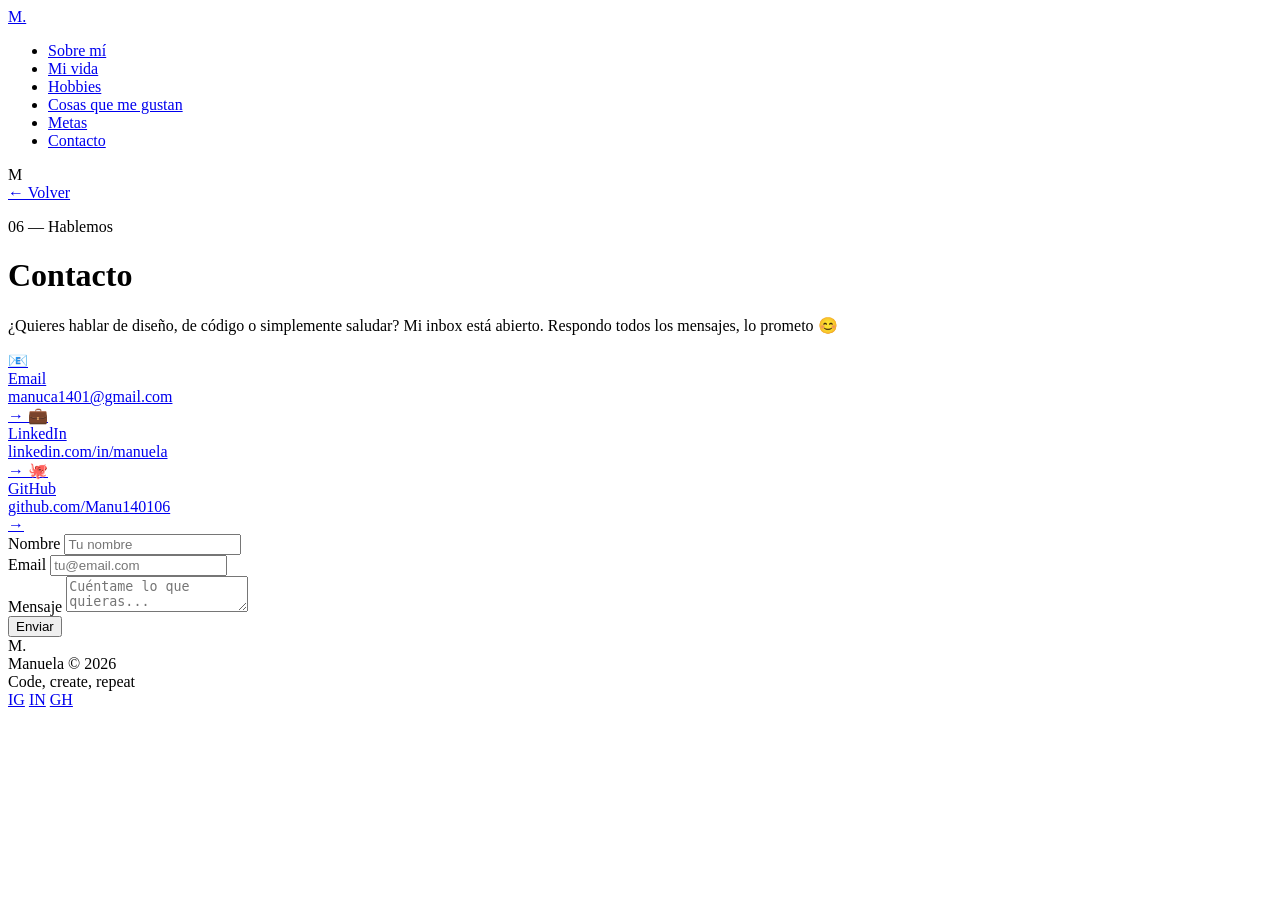
==== Secciones/contacto.html @ 7f85aa4e "CSS y Secciones en proceso" ====
<!DOCTYPE html>
<html lang="es">
<head>
    <meta charset="UTF-8">
    <meta name="viewport" content="width=device-width, initial-scale=1.0">
    <title>Contacto — Manuela</title>
    <link rel="stylesheet" href="style.css">
</head>
<body>

    <div class="bg-dots"></div>

    <header class="header">
        <a href="index.html" class="header__logo">M.</a>
        <nav>
            <ul class="header__nav">
                <li><a href="sobremi.html">Sobre mí</a></li>
                <li><a href="mivida.html">Mi vida</a></li>
                <li><a href="hobbies.html">Hobbies</a></li>
                <li><a href="cosasquemegustan.html">Cosas que me gustan</a></li>
                <li><a href="metas.html">Metas</a></li>
                <li><a href="contacto.html" class="active">Contacto</a></li>
            </ul>
        </nav>
        <div class="header__avatar">M</div>
    </header>

    <main class="page">
        <div class="section">

            <a href="index.html" class="btn-back">← Volver</a>

            <p class="section__eyebrow">06 — Hablemos</p>
            <h1 class="section__title">Contacto</h1>
            <div class="section__divider"></div>

            <div class="contacto__grid">

                <!-- Links izquierda -->
                <div>
                    <p class="contacto__intro">
                        ¿Quieres hablar de diseño, de código o simplemente saludar?
                        Mi inbox está abierto. Respondo todos los mensajes, lo prometo 😊
                    </p>

                    <a href="mailto:manuca1401@gmail.com" class="contact-link">
                        <span class="contact-link__icon">📧</span>
                        <div class="contact-link__info">
                            <div class="contact-link__type">Email</div>
                            <div class="contact-link__value">manuca1401@gmail.com</div>
                        </div>
                        <span class="contact-link__arrow">→</span>
                    </a>

                    <a href="https://www.linkedin.com/feed/" target="_blank" class="contact-link">
                        <span class="contact-link__icon">💼</span>
                        <div class="contact-link__info">
                            <div class="contact-link__type">LinkedIn</div>
                            <div class="contact-link__value">linkedin.com/in/manuela</div>
                        </div>
                        <span class="contact-link__arrow">→</span>
                    </a>

                    <a href="https://github.com/Manu140106" target="_blank" class="contact-link">
                        <span class="contact-link__icon">🐙</span>
                        <div class="contact-link__info">
                            <div class="contact-link__type">GitHub</div>
                            <div class="contact-link__value">github.com/Manu140106</div>
                        </div>
                        <span class="contact-link__arrow">→</span>
                    </a>
                </div>

                <!-- Formulario derecha -->
                <div>
                    <div class="form__group">
                        <label class="form__label" for="nombre">Nombre</label>
                        <input class="form__input" type="text" id="nombre" placeholder="Tu nombre">
                    </div>

                    <div class="form__group">
                        <label class="form__label" for="email">Email</label>
                        <input class="form__input" type="email" id="email" placeholder="tu@email.com">
                    </div>

                    <div class="form__group">
                        <label class="form__label" for="mensaje">Mensaje</label>
                        <textarea class="form__textarea" id="mensaje" placeholder="Cuéntame lo que quieras..."></textarea>
                    </div>

                    <button class="btn btn--gold form__submit">Enviar</button>
                </div>

            </div>
        </div>
    </main>

    <footer class="footer">
        <div class="footer__logo">M.</div>
        <div class="footer__center">
            <div class="footer__copy">Manuela © 2026</div>
            <div class="footer__phrase">Code, create, repeat</div>
        </div>
        <div class="footer__social">
            <a href="mailto:manuca1401@gmail.com" class="social-icon">IG</a>
            <a href="https://www.linkedin.com/feed/" target="_blank" class="social-icon">IN</a>
            <a href="https://github.com/Manu140106" target="_blank" class="social-icon">GH</a>
        </div>
    </footer>

</body>
</html>
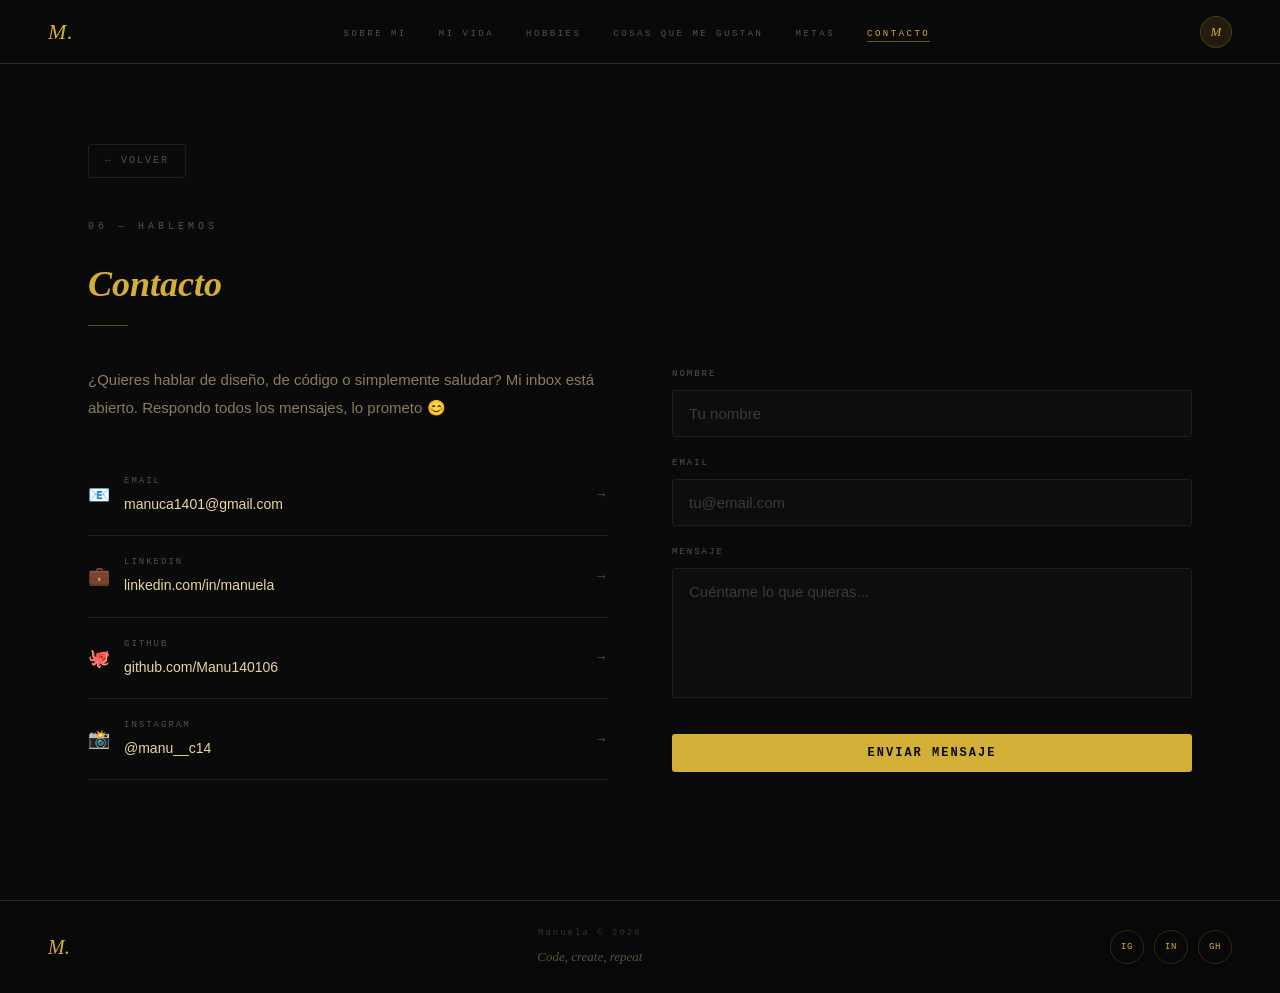
==== commit 63a9b1c3: "Página Personal terminada" ====
--- a/Secciones/contacto.html
+++ b/Secciones/contacto.html
@@ -4,7 +4,7 @@
     <meta charset="UTF-8">
     <meta name="viewport" content="width=device-width, initial-scale=1.0">
     <title>Contacto — Manuela</title>
-    <link rel="stylesheet" href="style.css">
+    <link rel="stylesheet" href="../CSS/style.css">
 </head>
 <body>
 
@@ -36,7 +36,6 @@
 
             <div class="contacto__grid">
 
-                <!-- Links izquierda -->
                 <div>
                     <p class="contacto__intro">
                         ¿Quieres hablar de diseño, de código o simplemente saludar?
@@ -69,27 +68,37 @@
                         </div>
                         <span class="contact-link__arrow">→</span>
                     </a>
+
+                    <a href="https://www.instagram.com/manu__c14" target="_blank" class="contact-link">
+                        <span class="contact-link__icon">📸</span>
+                        <div class="contact-link__info">
+                            <div class="contact-link__type">Instagram</div>
+                            <div class="contact-link__value">@manu__c14</div>
+                        </div>
+                        <span class="contact-link__arrow">→</span>
+                    </a>
                 </div>
 
-                <!-- Formulario derecha -->
-                <div>
+                <form action="https://formspree.io/f/mreydvya" method="POST">
+
                     <div class="form__group">
                         <label class="form__label" for="nombre">Nombre</label>
-                        <input class="form__input" type="text" id="nombre" placeholder="Tu nombre">
+                        <input class="form__input" type="text" id="nombre" name="nombre" placeholder="Tu nombre" required>
                     </div>
 
                     <div class="form__group">
                         <label class="form__label" for="email">Email</label>
-                        <input class="form__input" type="email" id="email" placeholder="tu@email.com">
+                        <input class="form__input" type="email" id="email" name="email" placeholder="tu@email.com" required>
                     </div>
 
                     <div class="form__group">
                         <label class="form__label" for="mensaje">Mensaje</label>
-                        <textarea class="form__textarea" id="mensaje" placeholder="Cuéntame lo que quieras..."></textarea>
+                        <textarea class="form__textarea" id="mensaje" name="mensaje" placeholder="Cuéntame lo que quieras..." required></textarea>
                     </div>
 
-                    <button class="btn btn--gold form__submit">Enviar</button>
-                </div>
+                    <button type="submit" class="btn btn--gold form__submit">Enviar mensaje</button>
+
+                </form>
 
             </div>
         </div>
@@ -102,7 +111,7 @@
             <div class="footer__phrase">Code, create, repeat</div>
         </div>
         <div class="footer__social">
-            <a href="mailto:manuca1401@gmail.com" class="social-icon">IG</a>
+            <a href="https://www.instagram.com/manu__c14" target="_blank" class="social-icon">IG</a>
             <a href="https://www.linkedin.com/feed/" target="_blank" class="social-icon">IN</a>
             <a href="https://github.com/Manu140106" target="_blank" class="social-icon">GH</a>
         </div>
--- a/CSS/style.css
+++ b/CSS/style.css
@@ -0,0 +1,740 @@
+@import url('https://fonts.googleapis.com/css2?family=Playfair+Display:ital,wght@0,400;0,600;1,400;1,600&family=Lato:wght@300;400;700&display=swap');
+
+:root {
+    --bg:          #0a0a0a;
+    --surface:     #111111;
+    --surface2:    #1a1a1a;
+    --gold:        #d4af37;
+    --gold-dim:    rgba(212, 175, 55, 0.12);
+    --gold-border: rgba(212, 175, 55, 0.2);
+    --cream:       #e8d5a0;
+    --text-dim:    #5a5040;
+    --text-muted:  #3a3020;
+    --border:      #1e1e1e;
+    --footer-bg:   #080808;
+
+    --font-serif: 'Playfair Display', Georgia, serif;
+    --font-sans:  'Lato', 'Helvetica Neue', sans-serif;
+    --font-mono:  'Courier New', monospace;
+
+    --radius:     3px;
+    --transition: 0.25s ease;
+}
+
+*, *::before, *::after {
+    box-sizing: border-box;
+    margin: 0;
+    padding: 0;
+}
+
+html { scroll-behavior: smooth; }
+
+body {
+    background: var(--bg);
+    color: var(--cream);
+    font-family: var(--font-sans);
+    font-size: 16px;
+    font-weight: 300;
+    line-height: 1.8;
+    min-height: 100vh;
+}
+
+a {
+    color: inherit;
+    text-decoration: none;
+    transition: color var(--transition);
+}
+
+img { display: block; max-width: 100%; }
+
+.bg-dots {
+    position: fixed;
+    inset: 0;
+    background-image: radial-gradient(rgba(212,175,55,0.015) 1px, transparent 1px);
+    background-size: 32px 32px;
+    pointer-events: none;
+    z-index: 0;
+}
+
+.page > *, .header, .footer { position: relative; z-index: 1; }
+
+.header {
+    position: fixed;
+    top: 0; left: 0; right: 0;
+    z-index: 100;
+    background: rgba(10, 10, 10, 0.95);
+    backdrop-filter: blur(10px);
+    border-bottom: 1px solid var(--gold-border);
+    display: flex;
+    align-items: center;
+    justify-content: space-between;
+    padding: 0 48px;
+    height: 64px;
+}
+
+.header__logo {
+    font-family: var(--font-serif);
+    font-size: 22px;
+    font-style: italic;
+    color: var(--gold);
+    letter-spacing: 1px;
+    transition: opacity var(--transition);
+}
+
+.header__logo:hover { opacity: 0.8; }
+
+.header__nav {
+    display: flex;
+    gap: 32px;
+    list-style: none;
+}
+
+.header__nav a {
+    font-family: var(--font-mono);
+    font-size: 9px;
+    letter-spacing: 2.5px;
+    text-transform: uppercase;
+    color: var(--text-dim);
+    padding-bottom: 2px;
+    border-bottom: 1px solid transparent;
+    transition: color var(--transition), border-color var(--transition);
+}
+
+.header__nav a:hover,
+.header__nav a.active {
+    color: var(--gold);
+    border-bottom-color: rgba(212, 175, 55, 0.5);
+}
+
+.header__avatar {
+    width: 32px;
+    height: 32px;
+    border-radius: 50%;
+    background: var(--gold-dim);
+    border: 1px solid var(--gold-border);
+    display: flex;
+    align-items: center;
+    justify-content: center;
+    font-family: var(--font-serif);
+    font-size: 13px;
+    color: var(--gold);
+    font-style: italic;
+}
+
+.page { padding-top: 64px; min-height: 100vh; }
+
+.section {
+    padding: 80px 48px;
+    max-width: 1200px;
+    margin: 0 auto;
+}
+
+.section__eyebrow {
+    font-family: var(--font-mono);
+    font-size: 10px;
+    letter-spacing: 4px;
+    text-transform: uppercase;
+    color: var(--text-dim);
+    margin-bottom: 16px;
+}
+
+.section__title {
+    font-family: var(--font-serif);
+    font-size: 36px;
+    font-style: italic;
+    color: var(--gold);
+    margin-bottom: 8px;
+}
+
+.section__divider {
+    width: 40px;
+    height: 1px;
+    background: var(--gold);
+    opacity: 0.4;
+    margin-bottom: 40px;
+}
+
+.hero {
+    min-height: calc(100vh - 64px);
+    display: grid;
+    grid-template-columns: 1.1fr 0.9fr;
+    align-items: center;
+    gap: 40px;
+    padding: 48px;
+    max-width: 1200px;
+    margin: 0 auto;
+}
+
+.hero__eyebrow {
+    font-family: var(--font-mono);
+    font-size: 10px;
+    letter-spacing: 4px;
+    text-transform: uppercase;
+    color: var(--text-dim);
+    margin-bottom: 20px;
+}
+
+.hero__title {
+    font-family: var(--font-serif);
+    font-size: 56px;
+    font-style: italic;
+    font-weight: 400;
+    line-height: 1.15;
+    margin-bottom: 24px;
+    background: linear-gradient(135deg, var(--gold) 0%, #f0d080 40%, var(--gold) 70%, #a87820 100%);
+    background-size: 200% auto;
+    -webkit-background-clip: text;
+    -webkit-text-fill-color: transparent;
+    background-clip: text;
+    animation: shimmer 5s linear infinite;
+}
+
+@keyframes shimmer {
+    0%   { background-position: -200% center; }
+    100% { background-position:  200% center; }
+}
+
+.hero__typewriter {
+    display: inline-flex;
+    align-items: center;
+    gap: 3px;
+    background: var(--gold-dim);
+    border: 1px solid var(--gold-border);
+    border-radius: var(--radius);
+    padding: 10px 18px;
+    font-family: var(--font-serif);
+    font-style: italic;
+    font-size: 17px;
+    color: var(--cream);
+    letter-spacing: 0.5px;
+    margin-bottom: 28px;
+    min-height: 48px;
+    min-width: 200px;
+}
+
+.hero__cursor {
+    color: var(--gold);
+    animation: blink 0.8s step-end infinite;
+}
+
+@keyframes blink {
+    0%, 100% { opacity: 1; }
+    50%       { opacity: 0; }
+}
+
+.hero__bio {
+    font-size: 15px;
+    line-height: 1.9;
+    color: #8a7a60;
+    max-width: 420px;
+    margin-bottom: 36px;
+    font-weight: 300;
+}
+
+.hero__buttons {
+    display: flex;
+    gap: 14px;
+    margin-bottom: 36px;
+    flex-wrap: wrap;
+}
+
+.btn {
+    padding: 12px 32px;
+    border-radius: var(--radius);
+    font-family: var(--font-mono);
+    font-size: 11px;
+    letter-spacing: 2px;
+    text-transform: uppercase;
+    cursor: pointer;
+    transition: all var(--transition);
+    display: inline-flex;
+    align-items: center;
+    gap: 8px;
+    border: none;
+    text-decoration: none;
+}
+
+.btn--outline {
+    background: transparent;
+    border: 1px solid var(--gold);
+    color: var(--gold);
+    animation: pulse-border 3s ease-in-out infinite;
+}
+
+.btn--outline:hover { background: var(--gold-dim); }
+
+@keyframes pulse-border {
+    0%, 100% { border-color: rgba(212,175,55,0.4); }
+    50%       { border-color: rgba(212,175,55,0.9); }
+}
+
+.btn--dark {
+    background: var(--surface2);
+    border: 1px solid var(--border);
+    color: var(--cream);
+}
+
+.btn--dark:hover { border-color: rgba(212,175,55,0.3); }
+
+.btn--gold {
+    background: var(--gold);
+    color: var(--bg);
+    font-weight: 700;
+    border: none;
+    width: 100%;
+    justify-content: center;
+    margin-top: 8px;
+    font-size: 12px;
+}
+
+.btn--gold:hover { opacity: 0.88; }
+
+.hero__social {
+    display: flex;
+    align-items: center;
+    gap: 14px;
+}
+
+.hero__social-label {
+    font-family: var(--font-mono);
+    font-size: 9px;
+    letter-spacing: 2.5px;
+    text-transform: uppercase;
+    color: var(--text-muted);
+}
+
+.social-icon {
+    width: 34px;
+    height: 34px;
+    border-radius: 50%;
+    border: 1px solid var(--gold-border);
+    display: flex;
+    align-items: center;
+    justify-content: center;
+    font-family: var(--font-mono);
+    font-size: 9px;
+    color: var(--gold);
+    letter-spacing: 0.5px;
+    transition: all var(--transition);
+    cursor: pointer;
+}
+
+.social-icon:hover {
+    border-color: var(--gold);
+    background: var(--gold-dim);
+    transform: translateY(-2px);
+}
+
+.hero__visual {
+    display: flex;
+    justify-content: center;
+    align-items: center;
+    position: relative;
+}
+
+.hero__visual-ring {
+    position: absolute;
+    width: 320px;
+    height: 320px;
+    border-radius: 50%;
+    border: 1px dashed rgba(212,175,55,0.12);
+    animation: float 7s ease-in-out infinite;
+    pointer-events: none;
+}
+
+.hero__visual-glow {
+    position: absolute;
+    width: 280px;
+    height: 280px;
+    border-radius: 50%;
+    background: radial-gradient(circle, rgba(212,175,55,0.06) 0%, transparent 70%);
+    pointer-events: none;
+}
+
+.hero__illustration {
+    position: relative;
+    z-index: 1;
+    animation: float 8s ease-in-out 0.5s infinite;
+}
+
+@keyframes float {
+    0%, 100% { transform: translateY(0); }
+    50%       { transform: translateY(-10px); }
+}
+
+.stats-bar {
+    border-top: 1px solid var(--gold-border);
+    display: grid;
+    grid-template-columns: repeat(4, 1fr);
+    background: var(--surface);
+}
+
+.stats-bar__item {
+    padding: 22px 0;
+    text-align: center;
+    border-right: 1px solid var(--gold-border);
+}
+
+.stats-bar__item:last-child { border-right: none; }
+
+.stats-bar__num {
+    font-family: var(--font-serif);
+    font-size: 26px;
+    color: var(--gold);
+    margin-bottom: 4px;
+}
+
+.stats-bar__label {
+    font-family: var(--font-mono);
+    font-size: 9px;
+    letter-spacing: 2px;
+    text-transform: uppercase;
+    color: var(--text-dim);
+}
+
+.btn-back {
+    display: inline-flex;
+    align-items: center;
+    gap: 6px;
+    font-family: var(--font-mono);
+    font-size: 10px;
+    letter-spacing: 2px;
+    text-transform: uppercase;
+    color: var(--text-dim);
+    border: 1px solid var(--border);
+    padding: 7px 16px;
+    border-radius: var(--radius);
+    transition: all var(--transition);
+    margin-bottom: 40px;
+    cursor: pointer;
+    background: transparent;
+    text-decoration: none;
+}
+
+.btn-back:hover {
+    color: var(--gold);
+    border-color: rgba(212,175,55,0.4);
+}
+
+
+.sobremi__grid {
+    display: grid;
+    grid-template-columns: 3fr 2fr;
+    gap: 48px;
+    align-items: start;
+}
+
+.sobremi__text p {
+    font-size: 15px;
+    line-height: 1.9;
+    color: #8a7a60;
+    margin-bottom: 16px;
+}
+
+.sobremi__tags {
+    display: flex;
+    flex-wrap: wrap;
+    gap: 8px;
+    margin-top: 24px;
+}
+
+.tag {
+    padding: 6px 16px;
+    border: 1px solid var(--gold-border);
+    border-radius: var(--radius);
+    font-family: var(--font-mono);
+    font-size: 10px;
+    letter-spacing: 1px;
+    color: var(--text-dim);
+    transition: all var(--transition);
+}
+
+.tag:hover {
+    border-color: var(--gold);
+    color: var(--gold);
+}
+
+.sobremi__facts {
+    background: var(--surface);
+    border: 1px solid var(--border);
+    border-radius: var(--radius);
+    padding: 28px;
+}
+
+.fact-item { margin-bottom: 22px; }
+.fact-item:last-child { margin-bottom: 0; }
+
+.fact-item__label {
+    font-family: var(--font-mono);
+    font-size: 9px;
+    letter-spacing: 2px;
+    text-transform: uppercase;
+    color: var(--text-dim);
+    margin-bottom: 4px;
+}
+
+.fact-item__value {
+    font-size: 15px;
+    color: var(--cream);
+}
+
+.mivida__grid {
+    display: grid;
+    grid-template-columns: repeat(3, 1fr);
+    gap: 20px;
+}
+
+.card {
+    background: var(--surface);
+    border: 1px solid var(--border);
+    border-radius: var(--radius);
+    padding: 28px 24px;
+    transition: border-color var(--transition), transform var(--transition);
+}
+
+.card:hover {
+    border-color: rgba(212,175,55,0.3);
+    transform: translateY(-4px);
+}
+
+.card__emoji { font-size: 30px; margin-bottom: 16px; }
+
+.card__title {
+    font-family: var(--font-serif);
+    font-size: 18px;
+    font-style: italic;
+    color: var(--gold);
+    margin-bottom: 10px;
+}
+
+.card__text {
+    font-size: 14px;
+    line-height: 1.8;
+    color: #8a7a60;
+}
+
+.hobbies__grid {
+    display: grid;
+    grid-template-columns: repeat(3, 1fr);
+    gap: 16px;
+}
+
+.hobby-card {
+    background: var(--surface);
+    border: 1px solid var(--border);
+    border-radius: var(--radius);
+    padding: 28px 16px;
+    display: flex;
+    flex-direction: column;
+    align-items: center;
+    gap: 12px;
+    transition: all var(--transition);
+}
+
+.hobby-card:hover {
+    border-color: rgba(212,175,55,0.35);
+    transform: scale(1.03);
+}
+
+.hobby-card__emoji { font-size: 30px; }
+
+.hobby-card__label {
+    font-family: var(--font-mono);
+    font-size: 10px;
+    letter-spacing: 2px;
+    text-transform: uppercase;
+    color: var(--text-dim);
+}
+
+.cosas__subtitle {
+    font-size: 14px;
+    color: var(--text-dim);
+    font-family: var(--font-mono);
+    letter-spacing: 1px;
+    margin-bottom: 32px;
+}
+
+.cosas__pills {
+    display: flex;
+    flex-wrap: wrap;
+    gap: 12px;
+}
+
+.pill {
+    display: inline-flex;
+    align-items: center;
+    gap: 8px;
+    padding: 12px 20px;
+    background: var(--surface);
+    border: 1px solid var(--border);
+    border-radius: 24px;
+    font-size: 14px;
+    color: #8a7a60;
+    transition: all var(--transition);
+}
+
+.pill:hover {
+    border-color: rgba(212,175,55,0.4);
+    color: var(--cream);
+    background: var(--gold-dim);
+}
+
+.metas__list { display: flex; flex-direction: column; }
+
+.meta-item {
+    display: grid;
+    grid-template-columns: 52px 1fr;
+    gap: 20px;
+    align-items: center;
+    padding: 24px 0;
+    border-bottom: 1px solid var(--border);
+    transition: padding-left var(--transition);
+}
+
+.meta-item:hover { padding-left: 8px; }
+
+.meta-item__icon {
+    width: 46px;
+    height: 46px;
+    background: var(--gold-dim);
+    border: 1px solid var(--gold-border);
+    border-radius: 8px;
+    display: flex;
+    align-items: center;
+    justify-content: center;
+    font-size: 22px;
+    flex-shrink: 0;
+}
+
+.meta-item__title {
+    font-family: var(--font-serif);
+    font-size: 17px;
+    font-style: italic;
+    color: var(--gold);
+    margin-bottom: 4px;
+}
+
+.meta-item__desc {
+    font-size: 14px;
+    color: #8a7a60;
+    line-height: 1.7;
+}
+
+.contacto__grid {
+    display: grid;
+    grid-template-columns: 1fr 1fr;
+    gap: 64px;
+    align-items: start;
+}
+
+.contacto__intro {
+    font-size: 15px;
+    color: #8a7a60;
+    line-height: 1.9;
+    margin-bottom: 32px;
+}
+
+.contact-link {
+    display: flex;
+    align-items: center;
+    gap: 14px;
+    padding: 18px 0;
+    border-bottom: 1px solid var(--border);
+    transition: padding-left var(--transition);
+    text-decoration: none;
+}
+
+.contact-link:hover { padding-left: 8px; }
+
+.contact-link__icon { font-size: 18px; }
+
+.contact-link__info { flex: 1; }
+
+.contact-link__type {
+    font-family: var(--font-mono);
+    font-size: 9px;
+    letter-spacing: 2px;
+    text-transform: uppercase;
+    color: var(--text-dim);
+    margin-bottom: 3px;
+}
+
+.contact-link__value {
+    font-size: 14px;
+    color: var(--cream);
+}
+
+.contact-link__arrow { color: var(--text-dim); font-size: 14px; }
+
+.form__group { margin-bottom: 18px; }
+
+.form__label {
+    display: block;
+    font-family: var(--font-mono);
+    font-size: 9px;
+    letter-spacing: 2px;
+    text-transform: uppercase;
+    color: var(--text-dim);
+    margin-bottom: 8px;
+}
+
+.form__input,
+.form__textarea {
+    width: 100%;
+    background: #0d0d0d;
+    border: 1px solid var(--border);
+    border-radius: var(--radius);
+    padding: 14px 16px;
+    color: var(--cream);
+    font-family: var(--font-sans);
+    font-size: 15px;
+    font-weight: 300;
+    transition: border-color var(--transition);
+    outline: none;
+    resize: none;
+}
+
+.form__input:focus,
+.form__textarea:focus { border-color: rgba(212,175,55,0.5); }
+
+.form__input::placeholder,
+.form__textarea::placeholder { color: #3a3a3a; }
+
+.form__textarea { height: 130px; }
+
+.footer {
+    background: var(--footer-bg);
+    border-top: 1px solid var(--gold-border);
+    padding: 24px 48px;
+    display: flex;
+    align-items: center;
+    justify-content: space-between;
+    position: relative;
+    z-index: 1;
+}
+
+.footer__logo {
+    font-family: var(--font-serif);
+    font-size: 20px;
+    font-style: italic;
+    color: var(--gold);
+}
+
+.footer__center { text-align: center; }
+
+.footer__copy {
+    font-family: var(--font-mono);
+    font-size: 9px;
+    letter-spacing: 2px;
+    color: #333;
+    margin-bottom: 4px;
+}
+
+.footer__phrase {
+    font-family: var(--font-serif);
+    font-style: italic;
+    font-size: 13px;
+    color: #5a5040;
+}
+
+.footer__social { display: flex; gap: 10px; }
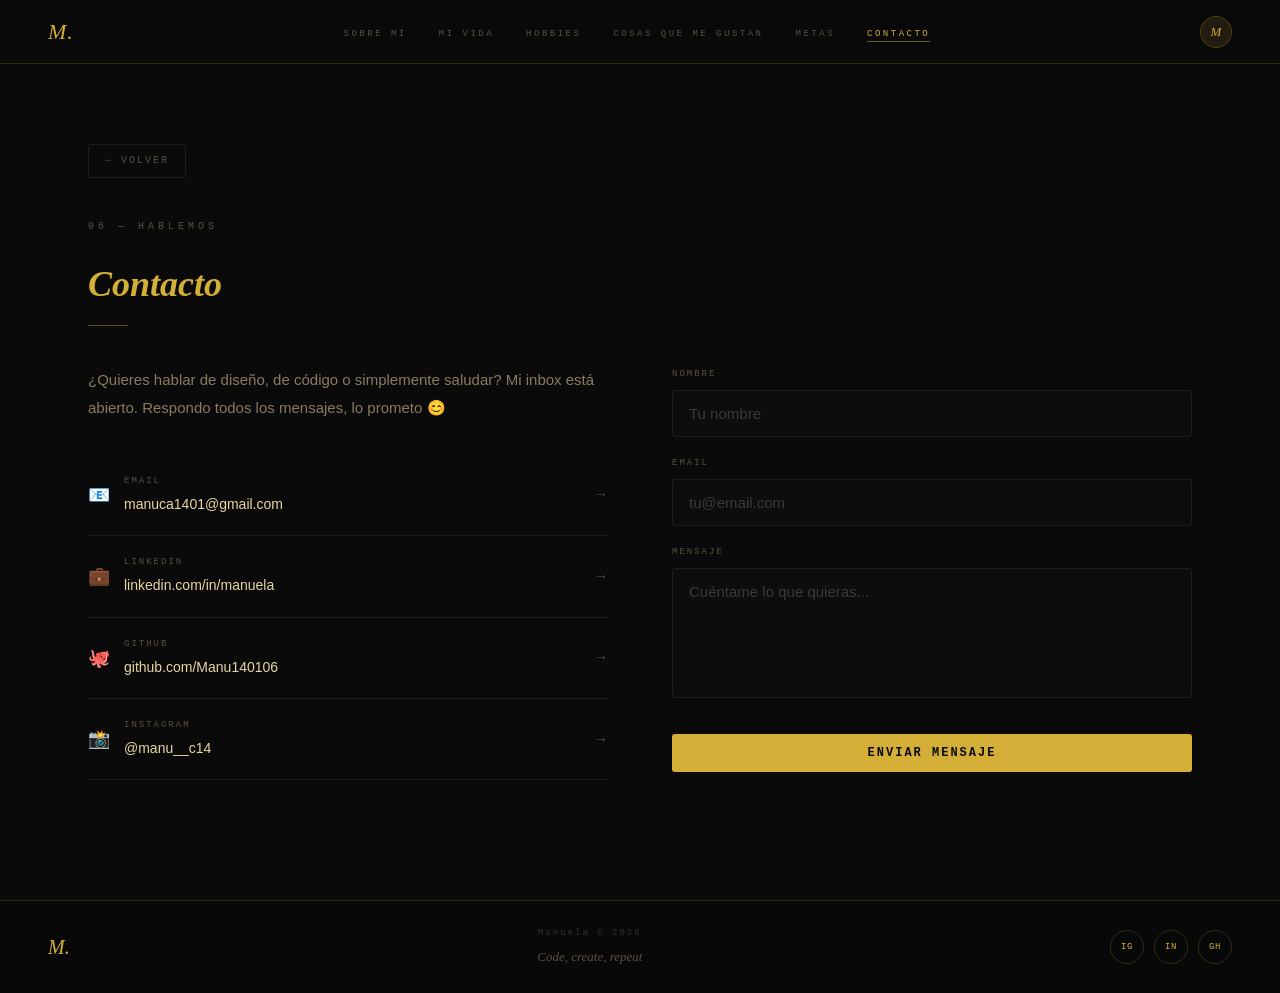
==== commit 34b8cec7: "Update stylesheet link path in contacto.html" ====
--- a/Secciones/contacto.html
+++ b/Secciones/contacto.html
@@ -4,7 +4,7 @@
     <meta charset="UTF-8">
     <meta name="viewport" content="width=device-width, initial-scale=1.0">
     <title>Contacto — Manuela</title>
-    <link rel="stylesheet" href="../CSS/style.css">
+    <link rel="stylesheet" href="/CSS/style.css">
 </head>
 <body>
 
@@ -118,4 +118,4 @@
     </footer>
 
 </body>
-</html>+</html>
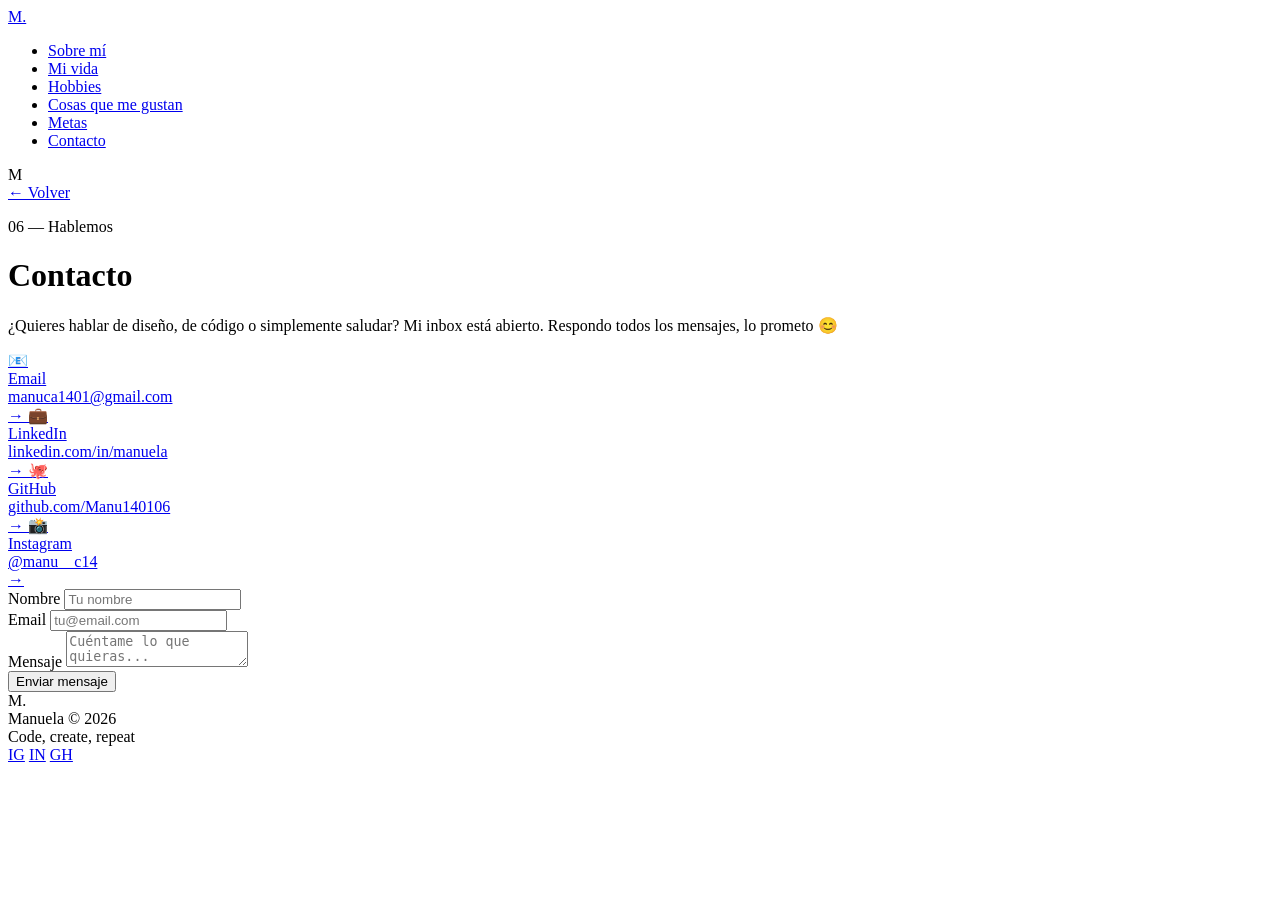
==== commit a4323d01: "Update contacto.html" ====
--- a/Secciones/contacto.html
+++ b/Secciones/contacto.html
@@ -4,44 +4,36 @@
     <meta charset="UTF-8">
     <meta name="viewport" content="width=device-width, initial-scale=1.0">
     <title>Contacto — Manuela</title>
-    <link rel="stylesheet" href="/CSS/style.css">
+    <link rel="stylesheet" href="/PaginaPersonal/CSS/style.css">
 </head>
 <body>
-
     <div class="bg-dots"></div>
-
     <header class="header">
-        <a href="index.html" class="header__logo">M.</a>
+        <a href="/PaginaPersonal/Secciones/index.html" class="header__logo">M.</a>
         <nav>
             <ul class="header__nav">
-                <li><a href="sobremi.html">Sobre mí</a></li>
-                <li><a href="mivida.html">Mi vida</a></li>
-                <li><a href="hobbies.html">Hobbies</a></li>
-                <li><a href="cosasquemegustan.html">Cosas que me gustan</a></li>
-                <li><a href="metas.html">Metas</a></li>
-                <li><a href="contacto.html" class="active">Contacto</a></li>
+                <li><a href="/PaginaPersonal/Secciones/sobremi.html">Sobre mí</a></li>
+                <li><a href="/PaginaPersonal/Secciones/mivida.html">Mi vida</a></li>
+                <li><a href="/PaginaPersonal/Secciones/hobbies.html">Hobbies</a></li>
+                <li><a href="/PaginaPersonal/Secciones/cosasquemegustan.html">Cosas que me gustan</a></li>
+                <li><a href="/PaginaPersonal/Secciones/metas.html">Metas</a></li>
+                <li><a href="/PaginaPersonal/Secciones/contacto.html" class="active">Contacto</a></li>
             </ul>
         </nav>
         <div class="header__avatar">M</div>
     </header>
-
     <main class="page">
         <div class="section">
-
-            <a href="index.html" class="btn-back">← Volver</a>
-
+            <a href="/PaginaPersonal/Secciones/index.html" class="btn-back">← Volver</a>
             <p class="section__eyebrow">06 — Hablemos</p>
             <h1 class="section__title">Contacto</h1>
             <div class="section__divider"></div>
-
             <div class="contacto__grid">
-
                 <div>
                     <p class="contacto__intro">
                         ¿Quieres hablar de diseño, de código o simplemente saludar?
                         Mi inbox está abierto. Respondo todos los mensajes, lo prometo 😊
                     </p>
-
                     <a href="mailto:manuca1401@gmail.com" class="contact-link">
                         <span class="contact-link__icon">📧</span>
                         <div class="contact-link__info">
@@ -50,7 +42,6 @@
                         </div>
                         <span class="contact-link__arrow">→</span>
                     </a>
-
                     <a href="https://www.linkedin.com/feed/" target="_blank" class="contact-link">
                         <span class="contact-link__icon">💼</span>
                         <div class="contact-link__info">
@@ -59,7 +50,6 @@
                         </div>
                         <span class="contact-link__arrow">→</span>
                     </a>
-
                     <a href="https://github.com/Manu140106" target="_blank" class="contact-link">
                         <span class="contact-link__icon">🐙</span>
                         <div class="contact-link__info">
@@ -68,7 +58,6 @@
                         </div>
                         <span class="contact-link__arrow">→</span>
                     </a>
-
                     <a href="https://www.instagram.com/manu__c14" target="_blank" class="contact-link">
                         <span class="contact-link__icon">📸</span>
                         <div class="contact-link__info">
@@ -78,32 +67,24 @@
                         <span class="contact-link__arrow">→</span>
                     </a>
                 </div>
-
                 <form action="https://formspree.io/f/mreydvya" method="POST">
-
                     <div class="form__group">
                         <label class="form__label" for="nombre">Nombre</label>
                         <input class="form__input" type="text" id="nombre" name="nombre" placeholder="Tu nombre" required>
                     </div>
-
                     <div class="form__group">
                         <label class="form__label" for="email">Email</label>
                         <input class="form__input" type="email" id="email" name="email" placeholder="tu@email.com" required>
                     </div>
-
                     <div class="form__group">
                         <label class="form__label" for="mensaje">Mensaje</label>
                         <textarea class="form__textarea" id="mensaje" name="mensaje" placeholder="Cuéntame lo que quieras..." required></textarea>
                     </div>
-
                     <button type="submit" class="btn btn--gold form__submit">Enviar mensaje</button>
-
                 </form>
-
             </div>
         </div>
     </main>
-
     <footer class="footer">
         <div class="footer__logo">M.</div>
         <div class="footer__center">
@@ -116,6 +97,5 @@
             <a href="https://github.com/Manu140106" target="_blank" class="social-icon">GH</a>
         </div>
     </footer>
-
 </body>
 </html>
